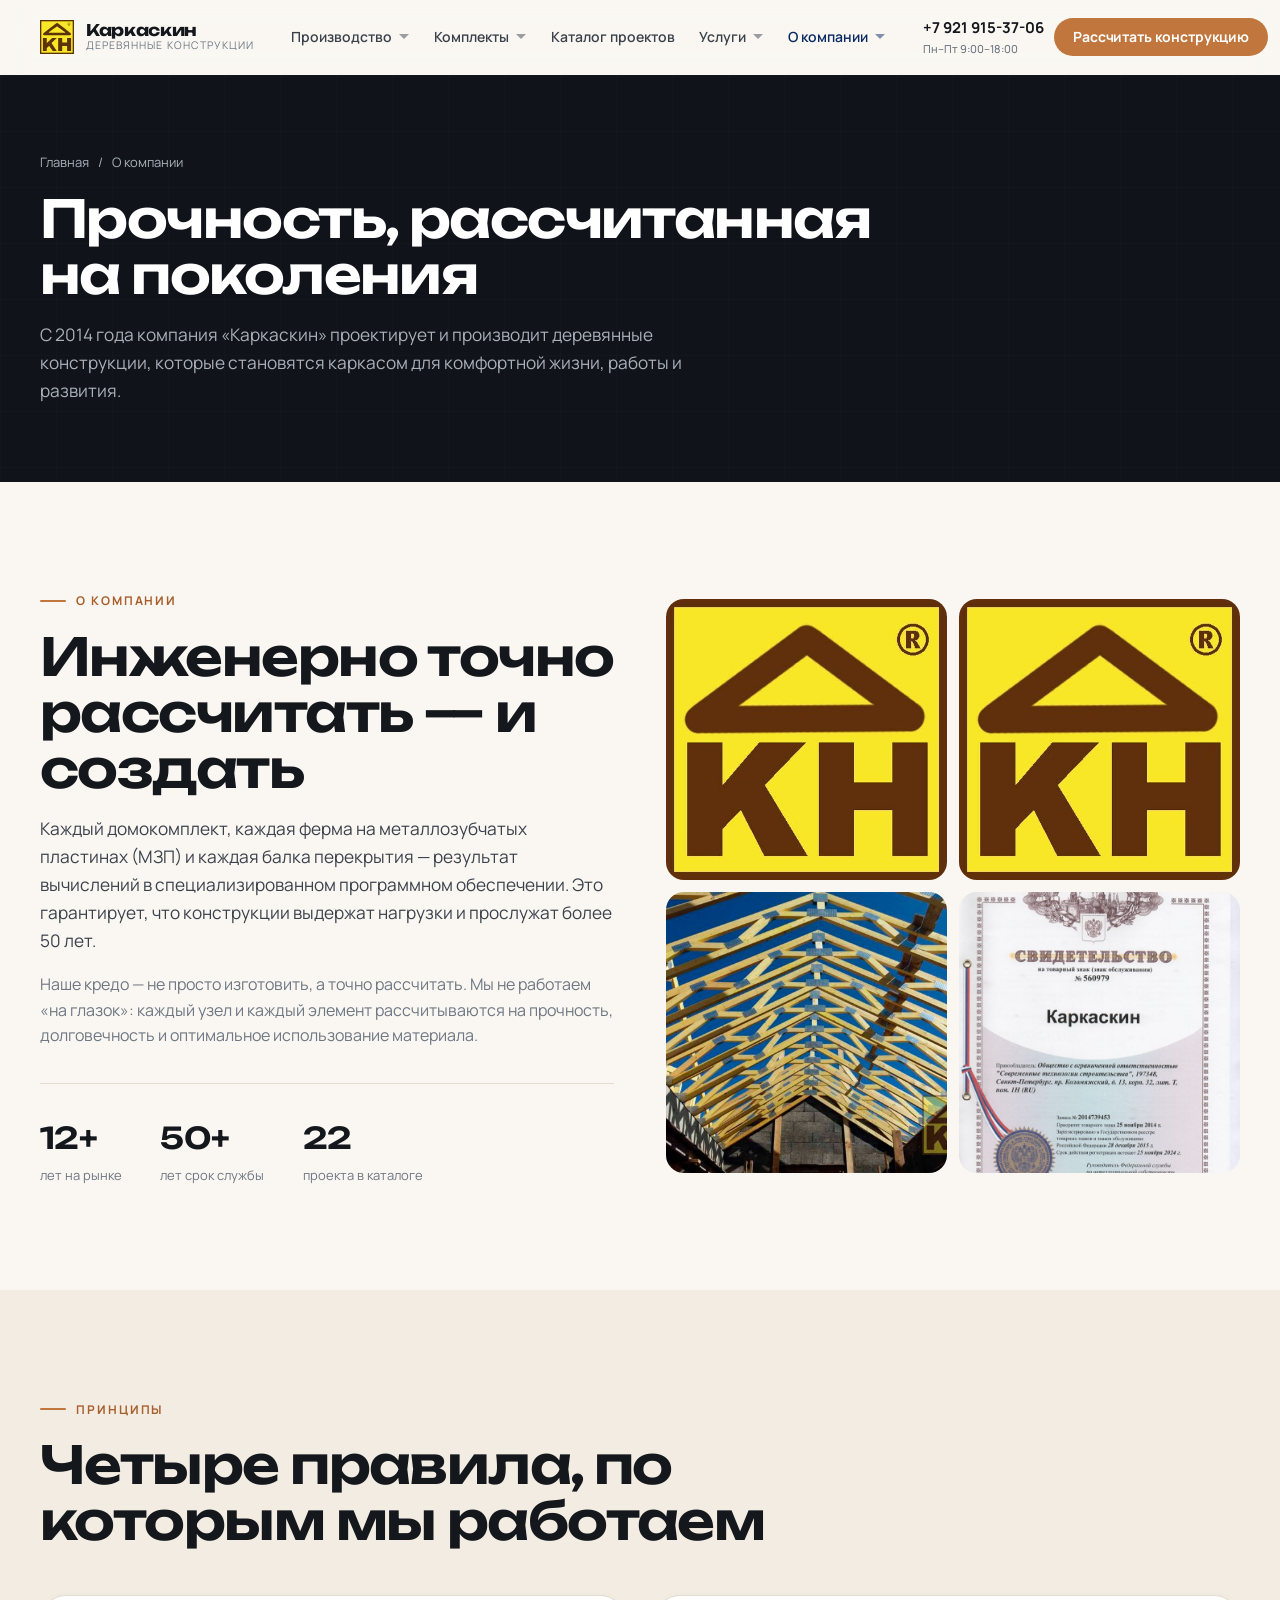
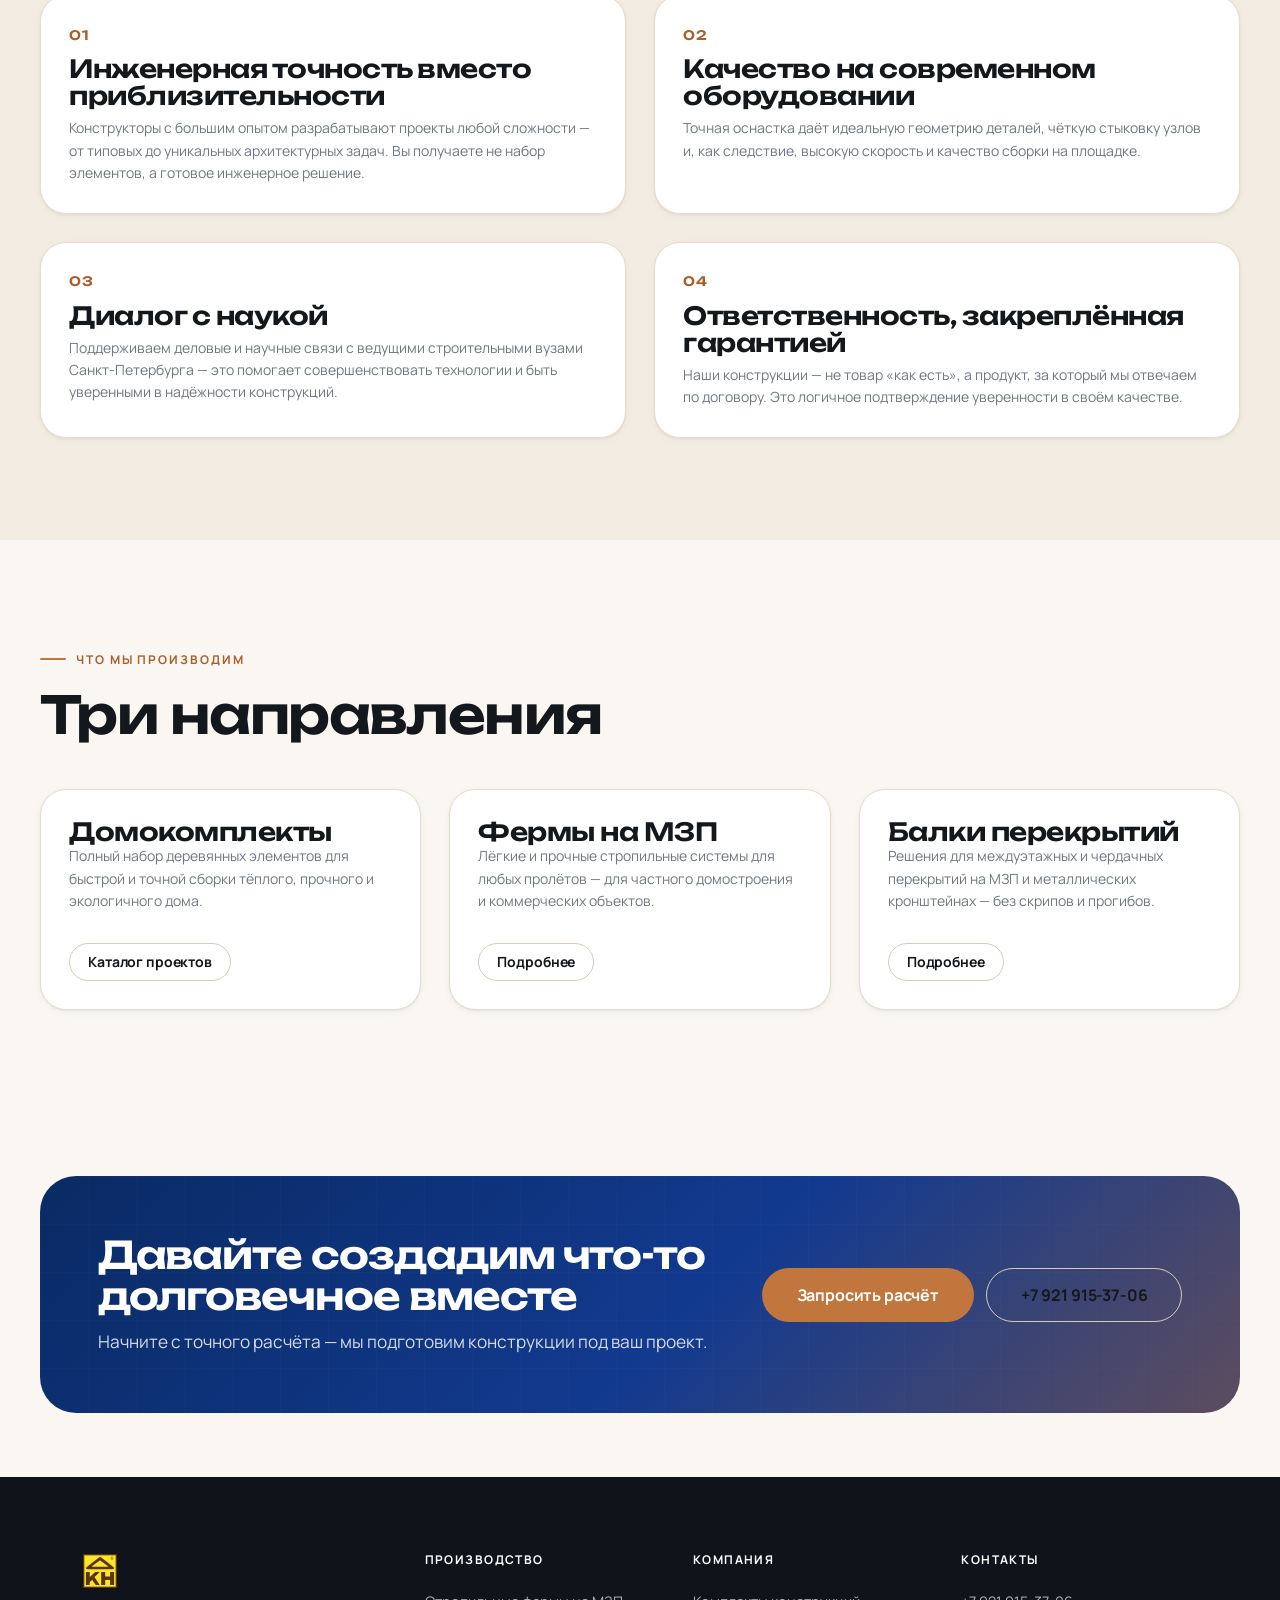
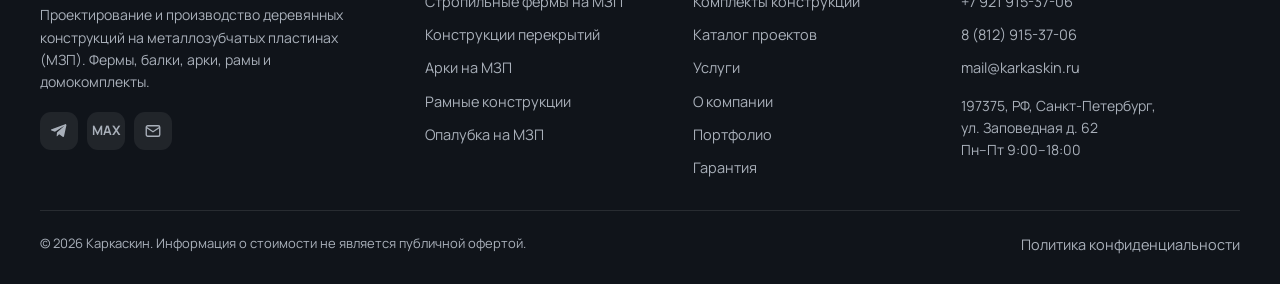
==== about/index.html @ a5e718c2 "Первая версия лендинга КАРКАСКИН" ====
<!DOCTYPE html>
<html lang="ru">
<head>
<meta charset="UTF-8">
<meta name="viewport" content="width=device-width, initial-scale=1">
<title>О компании — Каркаскин</title>
<meta name="description" content="ООО Каркаскин: с 2014 года проектируем и производим деревянные конструкции на МЗП в Санкт-Петербурге.">
<meta property="og:title" content="О компании — Каркаскин">
<meta property="og:description" content="ООО Каркаскин: с 2014 года проектируем и производим деревянные конструкции на МЗП в Санкт-Петербурге.">
<meta property="og:type" content="website">
<link rel="icon" href="/assets/img/brand/kn.svg">
<link rel="preconnect" href="https://fonts.googleapis.com">
<link rel="preconnect" href="https://fonts.gstatic.com" crossorigin>
<link href="https://fonts.googleapis.com/css2?family=Manrope:wght@400;500;600;700;800&family=Unbounded:wght@400;500;600;700&display=swap" rel="stylesheet">
<link rel="stylesheet" href="/assets/css/style.css">
<script type="importmap">
{ "imports": { "three": "/assets/vendor/three.module.js", "three/addons/": "/assets/vendor/" } }
</script>
</head>
<body>
<header class="header">
  <div class="container header__in">
    <a class="brand" href="/">
      <img class="brand__logo" src="/assets/img/brand/kn.svg" alt="Каркаскин" width="120" height="34">
      <span class="brand__txt">
        <span class="brand__name">Каркаскин</span>
        <span class="brand__sub">Деревянные конструкции</span>
      </span>
    </a>

    <nav class="nav">
      <div class="nav__item has-dd">
        <a class="nav__link" href="/production/">Производство <svg class="nav__caret" viewBox="0 0 12 8"><path fill="currentColor" d="M1 1l5 5 5-5"/></svg></a>
        <div class="dropdown">
          <a href="/production/">Обзор производства<span>Что и как мы изготавливаем</span></a>
          <a href="/production/#trusses">Стропильные фермы на МЗП<span>6 типов конструкций</span></a>
          <a href="/production/#floors">Конструкции перекрытий<span>Балки МДК, Posi-балки, стропила</span></a>
          <a href="/production/#arches">Арки на МЗП<span>Арочные конструкции</span></a>
          <a href="/production/#frames">Рамные конструкции<span>Рамы и полурамы</span></a>
          <a href="/production/#formwork">Опалубка на МЗП<span>Оснастка и формы</span></a>
        </div>
      </div>
      <div class="nav__item has-dd">
        <a class="nav__link" href="/kits/">Комплекты <svg class="nav__caret" viewBox="0 0 12 8"><path fill="currentColor" d="M1 1l5 5 5-5"/></svg></a>
        <div class="dropdown">
          <a href="/kits/">Все комплекты<span>Готовые решения под ключ</span></a>
          <a href="/kits/#gable">Двускатная крыша<span>Классическая двускатная конструкция</span></a>
          <a href="/kits/#gable-eaves">Двускатная с фронтонными свесами<span>С выносными свесами</span></a>
          <a href="/kits/#hip">Вальмовая крыша<span>Скаты с четырёх сторон</span></a>
          <a href="/kits/#mansard">Мансардная крыша<span>Треугольная мансарда</span></a>
          <a href="/kits/#barn">Барнхаус<span>Рамные конструкции</span></a>
          <a href="/kits/#halframes">Полурамы на МЗП<span>Для вальмовых и сложных крыш</span></a>
        </div>
      </div>
      <div class="nav__item"><a class="nav__link" href="/catalog/">Каталог проектов</a></div>
      <div class="nav__item has-dd">
        <a class="nav__link" href="/services/">Услуги <svg class="nav__caret" viewBox="0 0 12 8"><path fill="currentColor" d="M1 1l5 5 5-5"/></svg></a>
        <div class="dropdown">
          <a href="/services/">Обзор услуг<span>Проектирование и сопровождение</span></a>
          <a href="/services/#structures">Проектирование деревянных конструкций<span>Расчёт КМ, узлы, спецификации</span></a>
          <a href="/services/#houses">Проектирование домов<span>Эскиз, планы, конструктив</span></a>
        </div>
      </div>
      <div class="nav__item has-dd">
        <a class="nav__link" href="/about/">О компании <svg class="nav__caret" viewBox="0 0 12 8"><path fill="currentColor" d="M1 1l5 5 5-5"/></svg></a>
        <div class="dropdown">
          <a href="/about/">О компании<span>Кто мы и как работаем</span></a>
          <a href="/about/portfolio.html">Портфолио<span>Наши работы и объекты</span></a>
          <a href="/about/guarantee.html">Гарантия<span>Условия работы</span></a>
          <a href="/contacts/">Контакты<span>Схема проезда и заявка</span></a>
        </div>
      </div>
    </nav>

    <div class="header__actions">
      <a class="header__phone" href="tel:+79219153706">+7 921 915-37-06<span>Пн–Пт 9:00–18:00</span></a>
      <a class="btn btn--wood btn--sm" href="#constructor">Рассчитать конструкцию</a>
      <button class="burger" aria-label="Меню"><span></span></button>
    </div>
  </div>
</header>
<section class="pagehead">
  <div class="container">
    <div class="crumbs"><a href="/">Главная</a> / <span>О компании</span></div>
    <h1 class="h-1">Прочность, рассчитанная на поколения</h1>
    <p class="lead">С 2014 года компания «Каркаскин» проектирует и производит деревянные конструкции,
      которые становятся каркасом для комфортной жизни, работы и развития.</p>
  </div>
</section>

<section class="section">
  <div class="container">
    <div class="split">
      <div>
        <div class="eyebrow">О компании</div>
        <h2 class="h-1">Инженерно точно рассчитать — и создать</h2>
        <p class="lead" style="margin-top:18px">Каждый домокомплект, каждая ферма на металлозубчатых пластинах (МЗП)
          и каждая балка перекрытия — результат вычислений в специализированном программном обеспечении.
          Это гарантирует, что конструкции выдержат нагрузки и прослужат более 50 лет.</p>
        <p class="muted" style="margin-top:16px">Наше кредо — не просто изготовить, а точно рассчитать. Мы не работаем
          «на глазок»: каждый узел и каждый элемент рассчитываются на прочность, долговечность и оптимальное
          использование материала.</p>
        <div class="hero__stats" style="margin-top:34px;border-top-color:var(--line)">
          <div class="hero__stat"><b style="color:var(--ink)">12+</b><span style="color:var(--ink-3)">лет на рынке</span></div>
          <div class="hero__stat"><b style="color:var(--ink)">50+</b><span style="color:var(--ink-3)">лет срок службы</span></div>
          <div class="hero__stat"><b style="color:var(--ink)">22</b><span style="color:var(--ink-3)">проекта в каталоге</span></div>
        </div>
      </div>
      <div class="grid g-2" style="gap:12px">
        <div class="media" style="aspect-ratio:1/1"><img src="/assets/img/o-kompanii/o-kompanii-01.jpg" alt="Производство Каркаскин" loading="lazy"></div>
        <div class="media" style="aspect-ratio:1/1"><img src="/assets/img/nashi-raboty/nashi-raboty-01.jpg" alt="Наши работы" loading="lazy"></div>
        <div class="media" style="aspect-ratio:1/1"><img src="/assets/img/fermy/fermy-05.jpg" alt="Фермы на МЗП" loading="lazy"></div>
        <div class="media" style="aspect-ratio:1/1"><img src="/assets/img/brand/karkaskin.jpg" alt="Каркаскин" loading="lazy"></div>
      </div>
    </div>
  </div>
</section>

<section class="section section--paper2">
  <div class="container">
    <div class="sec-head"><div class="eyebrow">Принципы</div><h2 class="h-1">Четыре правила, по которым мы работаем</h2></div>
    <div class="grid g-2">
      <div class="card reveal"><div class="card__num">01</div><h3 class="h-3" style="margin:10px 0 8px">Инженерная точность вместо приблизительности</h3>
        <p class="small muted">Конструкторы с большим опытом разрабатывают проекты любой сложности — от типовых до уникальных архитектурных задач. Вы получаете не набор элементов, а готовое инженерное решение.</p></div>
      <div class="card reveal"><div class="card__num">02</div><h3 class="h-3" style="margin:10px 0 8px">Качество на современном оборудовании</h3>
        <p class="small muted">Точная оснастка даёт идеальную геометрию деталей, чёткую стыковку узлов и, как следствие, высокую скорость и качество сборки на площадке.</p></div>
      <div class="card reveal"><div class="card__num">03</div><h3 class="h-3" style="margin:10px 0 8px">Диалог с наукой</h3>
        <p class="small muted">Поддерживаем деловые и научные связи с ведущими строительными вузами Санкт-Петербурга — это помогает совершенствовать технологии и быть уверенными в надёжности конструкций.</p></div>
      <div class="card reveal"><div class="card__num">04</div><h3 class="h-3" style="margin:10px 0 8px">Ответственность, закреплённая гарантией</h3>
        <p class="small muted">Наши конструкции — не товар «как есть», а продукт, за который мы отвечаем по договору. Это логичное подтверждение уверенности в своём качестве.</p></div>
    </div>
  </div>
</section>

<section class="section">
  <div class="container">
    <div class="sec-head"><div class="eyebrow">Что мы производим</div><h2 class="h-1">Три направления</h2></div>
    <div class="grid g-3">
      <div class="card reveal"><h3 class="h-3">Домокомплекты</h3><p class="small muted">Полный набор деревянных элементов для быстрой и точной сборки тёплого, прочного и экологичного дома.</p>
        <a class="btn btn--ghost btn--sm" style="margin-top:16px" href="/catalog/">Каталог проектов</a></div>
      <div class="card reveal"><h3 class="h-3">Фермы на МЗП</h3><p class="small muted">Лёгкие и прочные стропильные системы для любых пролётов — для частного домостроения и коммерческих объектов.</p>
        <a class="btn btn--ghost btn--sm" style="margin-top:16px" href="/production/#trusses">Подробнее</a></div>
      <div class="card reveal"><h3 class="h-3">Балки перекрытий</h3><p class="small muted">Решения для междуэтажных и чердачных перекрытий на МЗП и металлических кронштейнах — без скрипов и прогибов.</p>
        <a class="btn btn--ghost btn--sm" style="margin-top:16px" href="/production/#floors">Подробнее</a></div>
    </div>
  </div>
</section>


<section class="section--tight">
  <div class="container">
    <div class="cta-band reveal">
      <div class="cta-band__in">
        <div>
          <h2 class="h-2">Давайте создадим что-то долговечное вместе</h2>
          <p class="lead" style="color:rgba(255,255,255,.82);margin-top:12px;max-width:640px">Начните с точного расчёта — мы подготовим конструкции под ваш проект.</p>
        </div>
        <div style="display:flex;gap:12px;flex-wrap:wrap">
          <a class="btn btn--wood btn--lg" href="/contacts/">Запросить расчёт</a>
          <a class="btn btn--ghost btn--lg" href="tel:+79219153706">+7 921 915-37-06</a>
        </div>
      </div>
    </div>
  </div>
</section>
<footer class="footer">
  <div class="container">
    <div class="footer__grid">
      <div>
        <img class="footer__logo" src="/assets/img/brand/kn.svg" alt="Каркаскин" width="120" height="34">
        <p class="footer__about">Проектирование и производство деревянных конструкций на металлозубчатых пластинах (МЗП). Фермы, балки, арки, рамы и домокомплекты.</p>
        <div class="social">
          <a href="http://t.me/Karkaskin_spb" target="_blank" rel="noopener" aria-label="Telegram"><svg viewBox="0 0 24 24" fill="currentColor"><path d="M21.9 4.3L18.7 19c-.2 1-.9 1.3-1.8.8l-4.7-3.5-2.3 2.2c-.3.3-.5.5-1 .5l.4-4.9 8.9-8c.4-.3-.1-.5-.6-.2L6.6 12.9 2 11.3c-1-.3-1-1 .2-1.5l18-6.9c.8-.3 1.5.2 1.7 1.4z"/></svg></a>
          <a href="https://max.ru/u/f9LHodD0cOK1lO4Oa-GV6ywvk-eWFjMYLdY9VHFgPA9asbi6qqAewZuiCBw" target="_blank" rel="noopener" aria-label="MAX"><b style="font-size:13px">MAX</b></a>
          <a href="mailto:mail@karkaskin.ru" aria-label="E-mail"><svg viewBox="0 0 24 24" fill="none" stroke="currentColor" stroke-width="1.8"><rect x="3" y="5" width="18" height="14" rx="2"/><path d="M3 7l9 6 9-6"/></svg></a>
        </div>
      </div>
      <div>
        <h5>Производство</h5>
        <a href="/production/#trusses">Стропильные фермы на МЗП</a>
        <a href="/production/#floors">Конструкции перекрытий</a>
        <a href="/production/#arches">Арки на МЗП</a>
        <a href="/production/#frames">Рамные конструкции</a>
        <a href="/production/#formwork">Опалубка на МЗП</a>
      </div>
      <div>
        <h5>Компания</h5>
        <a href="/kits/">Комплекты конструкций</a>
        <a href="/catalog/">Каталог проектов</a>
        <a href="/services/">Услуги</a>
        <a href="/about/">О компании</a>
        <a href="/about/portfolio.html">Портфолио</a>
        <a href="/about/guarantee.html">Гарантия</a>
      </div>
      <div>
        <h5>Контакты</h5>
        <a href="tel:+79219153706">+7 921 915-37-06</a>
        <a href="tel:+78129153706">8 (812) 915-37-06</a>
        <a href="mailto:mail@karkaskin.ru">mail@karkaskin.ru</a>
        <p class="footer__about" style="margin-top:10px">197375, РФ, Санкт-Петербург,<br>ул. Заповедная д. 62<br>Пн–Пт 9:00–18:00</p>
      </div>
    </div>
    <div class="footer__bot">
      <span>© <span data-year>2026</span> Каркаскин. Информация о стоимости не является публичной офертой.</span>
      <span><a href="/privacy/" style="display:inline">Политика конфиденциальности</a></span>
    </div>
  </div>
</footer>
<script type="module" src="/assets/js/app.js"></script>

</body>
</html>
---- assets/css/style.css ----
/* =========================================================
   КАРКАСКИН — дизайн-система v2
   Светлая «инженерная» база + тёмная 3D-сцена
   ========================================================= */

:root {
  /* поверхности */
  --paper:        #FAF7F2;
  --paper-2:      #F2ECE2;
  --paper-3:      #E9E1D5;
  --white:        #FFFFFF;

  /* текст */
  --ink:          #14171C;
  --ink-2:        #3B424C;
  --ink-3:        #6E7783;
  --on-dark:      #F3EFE8;
  --on-dark-2:    #A9B0BA;

  /* бренд */
  --navy:         #0A2A63;
  --navy-2:       #14439C;
  --navy-soft:    #E7EDF9;

  /* дерево / акцент */
  --wood:         #C0763C;
  --wood-2:       #A85F2C;
  --wood-soft:    #F6E9DC;

  /* тёмная сцена */
  --dark:         #10141A;
  --dark-2:       #181D25;
  --dark-3:       #232A34;

  /* линии */
  --line:         #E4DCCE;
  --line-2:       #D6CBB8;

  /* радиусы */
  --r-xs: 8px;
  --r-sm: 12px;
  --r-md: 18px;
  --r-lg: 26px;
  --r-xl: 36px;
  --r-full: 999px;

  /* тени */
  --sh-1: 0 1px 2px rgba(20,23,28,.05), 0 2px 8px rgba(20,23,28,.04);
  --sh-2: 0 2px 6px rgba(20,23,28,.06), 0 12px 28px rgba(20,23,28,.07);
  --sh-3: 0 8px 20px rgba(20,23,28,.10), 0 30px 60px rgba(20,23,28,.10);
  --sh-dark: 0 20px 60px rgba(0,0,0,.45);

  /* сетка */
  --container: 1280px;
  --gutter: clamp(18px, 4vw, 40px);
  --section-y: clamp(64px, 8vw, 128px);

  /* шрифты */
  --font-display: 'Unbounded', 'Manrope', system-ui, sans-serif;
  --font-body: 'Manrope', system-ui, -apple-system, 'Segoe UI', sans-serif;

  --ease: cubic-bezier(.22, .61, .36, 1);
}

/* ---------- reset ---------- */
*, *::before, *::after { box-sizing: border-box; }
html { -webkit-text-size-adjust: 100%; scroll-behavior: smooth; }
body {
  margin: 0;
  background: var(--paper);
  color: var(--ink);
  font-family: var(--font-body);
  font-size: 16px;
  line-height: 1.6;
  font-weight: 400;
  -webkit-font-smoothing: antialiased;
  overflow-x: hidden;
}
img { max-width: 100%; display: block; }
a { color: inherit; text-decoration: none; }
button, input, select, textarea { font: inherit; color: inherit; }
button { cursor: pointer; border: 0; background: none; }
h1, h2, h3, h4, h5 { margin: 0; font-family: var(--font-display); font-weight: 600; line-height: 1.08; letter-spacing: -.02em; }
p { margin: 0 0 1em; }
p:last-child { margin-bottom: 0; }
ul { margin: 0; padding: 0; list-style: none; }
::selection { background: var(--wood); color: #fff; }

/* ---------- типографика ---------- */
.h-hero { font-size: clamp(34px, 5.4vw, 68px); letter-spacing: -.035em; }
.h-1 { font-size: clamp(30px, 4.2vw, 52px); letter-spacing: -.03em; }
.h-2 { font-size: clamp(25px, 3.1vw, 38px); letter-spacing: -.028em; }
.h-3 { font-size: clamp(19px, 2vw, 25px); letter-spacing: -.02em; }
.h-4 { font-size: 17px; letter-spacing: -.01em; font-weight: 600; }
.lead { font-size: clamp(16px, 1.35vw, 19px); line-height: 1.62; color: var(--ink-2); }
.muted { color: var(--ink-3); }
.small { font-size: 14px; }
.mono { font-family: 'SFMono-Regular', Consolas, 'Liberation Mono', monospace; font-variant-numeric: tabular-nums; }

/* ---------- сетка ---------- */
.container { width: 100%; max-width: var(--container); margin-inline: auto; padding-inline: var(--gutter); }
.section { padding-block: var(--section-y); }
.section--tight { padding-block: clamp(40px, 5vw, 72px); }
.section--paper2 { background: var(--paper-2); }
.section--dark { background: var(--dark); color: var(--on-dark); }
.section--dark .lead, .section--dark .muted { color: var(--on-dark-2); }
.section--navy { background: var(--navy); color: #fff; }

.grid { display: grid; gap: clamp(16px, 2.2vw, 28px); }
.g-2 { grid-template-columns: repeat(2, 1fr); }
.g-3 { grid-template-columns: repeat(3, 1fr); }
.g-4 { grid-template-columns: repeat(4, 1fr); }
.split { display: grid; grid-template-columns: 1fr 1fr; gap: clamp(24px, 4vw, 64px); align-items: center; }
.split--wide-left { grid-template-columns: 1.15fr .85fr; }

.eyebrow {
  display: inline-flex; align-items: center; gap: 10px;
  font-size: 12px; font-weight: 700; letter-spacing: .16em; text-transform: uppercase;
  color: var(--wood-2); margin-bottom: 18px;
}
.eyebrow::before { content: ''; width: 26px; height: 2px; background: var(--wood); border-radius: 2px; }
.section--dark .eyebrow, .section--navy .eyebrow { color: #E8B27C; }
.section--dark .eyebrow::before, .section--navy .eyebrow::before { background: #E8B27C; }

.sec-head { max-width: 760px; margin-bottom: clamp(28px, 3.6vw, 52px); }
.sec-head.center { margin-inline: auto; text-align: center; }
.sec-head.center .eyebrow { justify-content: center; }
.sec-head p { margin-top: 18px; }

/* ---------- кнопки ---------- */
.btn {
  --bg: var(--wood); --fg: #fff; --bd: transparent;
  display: inline-flex; align-items: center; justify-content: center; gap: 10px;
  padding: 15px 26px; border-radius: var(--r-full);
  background: var(--bg); color: var(--fg); border: 1px solid var(--bd);
  font-size: 15px; font-weight: 700; letter-spacing: -.01em; line-height: 1;
  transition: transform .25s var(--ease), box-shadow .25s var(--ease), background .25s var(--ease), border-color .25s var(--ease);
  white-space: nowrap;
}
.btn:hover { transform: translateY(-2px); box-shadow: 0 10px 24px rgba(20,23,28,.16); }
.btn:active { transform: translateY(0); }
.btn--navy { --bg: var(--navy); }
.btn--dark { --bg: var(--dark); }
.btn--wood { --bg: var(--wood); }
.btn--ghost { --bg: transparent; --fg: var(--ink); --bd: var(--line-2); }
.btn--ghost:hover { --bd: var(--ink); }
.section--dark .btn--ghost, .section--navy .btn--ghost { --fg: var(--on-dark); --bd: rgba(255,255,255,.28); }
.section--dark .btn--ghost:hover, .section--navy .btn--ghost:hover { --bd: rgba(255,255,255,.7); }
.btn--lg { padding: 18px 34px; font-size: 16px; }
.btn--sm { padding: 11px 18px; font-size: 14px; }
.btn--block { width: 100%; }
.btn[disabled] { opacity: .45; pointer-events: none; }
.btn__ico { width: 18px; height: 18px; flex: none; }

/* ---------- бейджи / чипы ---------- */
.chip {
  display: inline-flex; align-items: center; gap: 8px;
  padding: 7px 14px; border-radius: var(--r-full);
  background: var(--paper-2); border: 1px solid var(--line);
  font-size: 13px; font-weight: 600; color: var(--ink-2);
}
.chip--wood { background: var(--wood-soft); border-color: transparent; color: var(--wood-2); }
.chip--navy { background: var(--navy-soft); border-color: transparent; color: var(--navy); }
.chip--dot::before { content: ''; width: 7px; height: 7px; border-radius: 50%; background: currentColor; }

/* ---------- карточки ---------- */
.card {
  background: var(--white); border: 1px solid var(--line); border-radius: var(--r-lg);
  padding: clamp(20px, 2.2vw, 30px); box-shadow: var(--sh-1);
  transition: transform .3s var(--ease), box-shadow .3s var(--ease), border-color .3s var(--ease);
}
.card--hover:hover { transform: translateY(-5px); box-shadow: var(--sh-2); border-color: var(--line-2); }
.card--flat { box-shadow: none; }
.card__ico {
  width: 52px; height: 52px; border-radius: 15px; display: grid; place-items: center;
  background: var(--wood-soft); color: var(--wood-2); margin-bottom: 18px;
}
.card__ico svg { width: 26px; height: 26px; }
.card__num { font-family: var(--font-display); font-size: 13px; font-weight: 600; color: var(--wood-2); letter-spacing: .08em; }

/* ---------- картинка-обложка ---------- */
.media {
  position: relative; overflow: hidden; border-radius: var(--r-md); background: var(--paper-3);
  aspect-ratio: 4 / 3;
}
.media img { width: 100%; height: 100%; object-fit: cover; transition: transform .7s var(--ease); }
.card--hover:hover .media img, .media--hover:hover img { transform: scale(1.045); }
.media__tag { position: absolute; top: 12px; left: 12px; z-index: 2; }

/* ---------- шапка ---------- */
.header {
  position: sticky; top: 0; z-index: 60;
  background: rgba(250,247,242,.88); backdrop-filter: blur(14px);
  border-bottom: 1px solid transparent; transition: border-color .3s, box-shadow .3s;
}
.header.is-stuck { border-bottom-color: var(--line); box-shadow: 0 6px 24px rgba(20,23,28,.05); }
.header__in { display: flex; align-items: center; gap: 26px; height: 74px; }
.brand { display: flex; align-items: center; gap: 12px; flex: none; }
.brand__logo { height: 34px; width: auto; }
.brand__txt { display: flex; flex-direction: column; line-height: 1.12; }
.brand__name { font-family: var(--font-display); font-weight: 700; font-size: 16px; letter-spacing: -.02em; }
.brand__sub { font-size: 10.5px; letter-spacing: .1em; text-transform: uppercase; color: var(--ink-3); }

.nav { display: flex; align-items: center; gap: 4px; margin-left: auto; }
.nav__item { position: relative; }
.nav__link {
  display: flex; align-items: center; gap: 6px; padding: 10px 14px; border-radius: var(--r-full);
  font-size: 14.5px; font-weight: 600; color: var(--ink-2); transition: color .2s, background .2s;
}
.nav__link:hover, .nav__item.is-open > .nav__link { color: var(--ink); background: var(--paper-2); }
.nav__link.is-active { color: var(--navy); }
.nav__caret { width: 12px; height: 12px; opacity: .5; transition: transform .25s var(--ease); }
.nav__item.is-open .nav__caret { transform: rotate(180deg); }

.dropdown {
  position: absolute; top: calc(100% + 10px); left: 0; min-width: 280px;
  background: var(--white); border: 1px solid var(--line); border-radius: var(--r-md);
  box-shadow: var(--sh-3); padding: 10px; opacity: 0; visibility: hidden; transform: translateY(-8px);
  transition: opacity .22s var(--ease), transform .22s var(--ease), visibility .22s;
}
.nav__item.is-open .dropdown { opacity: 1; visibility: visible; transform: translateY(0); }
.dropdown a {
  display: block; padding: 9px 14px; border-radius: var(--r-sm);
  font-size: 14.5px; font-weight: 600; color: var(--ink-2); transition: background .18s, color .18s;
}
.dropdown a:hover { background: var(--paper-2); color: var(--ink); }
.dropdown a span { display: block; font-size: 12.5px; font-weight: 400; color: var(--ink-3); margin-top: 2px; }

.header__actions { display: flex; align-items: center; gap: 10px; flex: none; }
.header__phone { font-weight: 700; font-size: 15px; white-space: nowrap; }
.header__phone span { display: block; font-size: 11px; font-weight: 500; color: var(--ink-3); }
.burger { display: none; width: 44px; height: 44px; border-radius: 12px; place-items: center; }
.burger span { display: block; width: 20px; height: 2px; background: var(--ink); border-radius: 2px; position: relative; transition: .25s var(--ease); }
.burger span::before, .burger span::after {
  content: ''; position: absolute; left: 0; width: 20px; height: 2px; background: var(--ink); border-radius: 2px; transition: .25s var(--ease);
}
.burger span::before { top: -6px; } .burger span::after { top: 6px; }
.burger.is-active span { background: transparent; }
.burger.is-active span::before { top: 0; transform: rotate(45deg); }
.burger.is-active span::after { top: 0; transform: rotate(-45deg); }

/* мобильное меню */
.mobile-menu {
  position: fixed; inset: 74px 0 0; z-index: 55; background: var(--paper);
  overflow-y: auto; padding: 26px var(--gutter) 60px;
  transform: translateY(-8px); opacity: 0; visibility: hidden; transition: .28s var(--ease);
}
.mobile-menu.is-open { transform: none; opacity: 1; visibility: visible; }
.mobile-menu a.m-link { display: block; padding: 13px 0; border-bottom: 1px solid var(--line); font-weight: 700; font-size: 17px; }
.mobile-menu .m-sub { padding-left: 16px; border-left: 2px solid var(--line); margin: 6px 0 10px; }
.mobile-menu .m-sub a { font-size: 15px; font-weight: 500; color: var(--ink-2); border-bottom: 0; padding: 8px 0; }

/* ---------- герой ---------- */
.hero {
  position: relative; background: var(--dark); color: var(--on-dark); overflow: hidden;
  padding-block: clamp(56px, 7vw, 104px) clamp(60px, 7vw, 110px);
}
.hero::before {
  content: ''; position: absolute; inset: 0;
  background:
    radial-gradient(900px 520px at 78% 12%, rgba(192,118,60,.24), transparent 62%),
    radial-gradient(700px 500px at 8% 88%, rgba(20,67,156,.34), transparent 60%);
  pointer-events: none;
}
.hero::after {
  content: ''; position: absolute; inset: 0; opacity: .35; pointer-events: none;
  background-image: linear-gradient(rgba(255,255,255,.045) 1px, transparent 1px), linear-gradient(90deg, rgba(255,255,255,.045) 1px, transparent 1px);
  background-size: 64px 64px;
  mask-image: radial-gradient(120% 90% at 50% 0%, #000 35%, transparent 78%);
}
.hero__in { position: relative; z-index: 2; display: grid; grid-template-columns: minmax(0, 1fr) minmax(0, 1.05fr); gap: clamp(28px, 4vw, 64px); align-items: center; }
.hero h1 { color: #fff; }
.hero .lead { color: var(--on-dark-2); }
.hero__badge { display: inline-flex; align-items: center; gap: 9px; padding: 8px 15px; border-radius: var(--r-full); background: rgba(255,255,255,.07); border: 1px solid rgba(255,255,255,.14); font-size: 12.5px; font-weight: 700; letter-spacing: .1em; text-transform: uppercase; color: #E8B27C; margin-bottom: 24px; }
.hero__badge::before { content: ''; width: 7px; height: 7px; border-radius: 50%; background: #5BD48A; box-shadow: 0 0 0 4px rgba(91,212,138,.18); }
.hero__cta { display: flex; flex-wrap: wrap; gap: 12px; margin-top: 34px; }
.hero__stats { display: grid; grid-template-columns: repeat(3, auto); gap: clamp(20px, 3vw, 44px); margin-top: 46px; padding-top: 30px; border-top: 1px solid rgba(255,255,255,.12); justify-content: start; }
.hero__stat b { display: block; font-family: var(--font-display); font-size: clamp(22px, 2.4vw, 30px); font-weight: 600; color: #fff; letter-spacing: -.02em; }
.hero__stat span { font-size: 13px; color: var(--on-dark-2); }

/* ---------- 3D-конструктор ---------- */

.field { margin-bottom: 16px; }
.field__label { display: block; font-size: 13px; font-weight: 600; color: var(--ink-2); margin-bottom: 7px; }
.field__label span { color: var(--ink-3); font-weight: 400; }
.input, .select, .textarea {
  width: 100%; padding: 13px 15px; border-radius: var(--r-sm);
  background: var(--white); border: 1px solid var(--line-2); color: var(--ink);
  font-size: 15px; transition: border-color .2s, box-shadow .2s; outline: none;
}
.input:focus, .select:focus, .textarea:focus { border-color: var(--navy-2); box-shadow: 0 0 0 3px rgba(20,67,156,.12); }
.textarea { min-height: 120px; resize: vertical; }
.select { appearance: none; background-image: url("data:image/svg+xml;charset=utf-8,%3Csvg xmlns='http://www.w3.org/2000/svg' width='12' height='8' viewBox='0 0 12 8'%3E%3Cpath fill='%236E7783' d='M1 1l5 5 5-5'/%3E%3C/svg%3E"); background-repeat: no-repeat; background-position: right 14px center; padding-right: 38px; }

/* слайдеры */

/* сегменты (этаж, крыша, порода) */

/* результат расчёта */

/* ---------- вкладки ---------- */
.tabs { display: flex; flex-wrap: wrap; gap: 8px; border-bottom: 1px solid var(--line); margin-bottom: clamp(24px, 3vw, 40px); }
.tabs button {
  padding: 13px 20px; font-size: 15px; font-weight: 700; color: var(--ink-3);
  border-bottom: 2px solid transparent; margin-bottom: -1px; transition: color .2s, border-color .2s; white-space: nowrap;
}
.tabs button:hover { color: var(--ink); }
.tabs button.is-active { color: var(--navy); border-bottom-color: var(--navy); }
.tab-panel { display: none; animation: fade .4s var(--ease); }
.tab-panel.is-active { display: block; }
@keyframes fade { from { opacity: 0; transform: translateY(8px); } to { opacity: 1; transform: none; } }

/* ---------- лента/сетка карточек ---------- */
.prod {
  display: block; background: var(--white); border: 1px solid var(--line); border-radius: var(--r-lg);
  overflow: hidden; box-shadow: var(--sh-1); transition: transform .3s var(--ease), box-shadow .3s var(--ease);
}
.prod:hover { transform: translateY(-6px); box-shadow: var(--sh-3); }
.prod__media { position: relative; aspect-ratio: 4/3; overflow: hidden; background: var(--paper-3); }
.prod__media img { width: 100%; height: 100%; object-fit: cover; transition: transform .7s var(--ease); }
.prod:hover .prod__media img { transform: scale(1.06); }
.prod__body { padding: 20px 22px 24px; }
.prod__name { font-size: 18px; font-weight: 600; font-family: var(--font-display); letter-spacing: -.02em; margin-bottom: 8px; }
.prod__meta { display: flex; flex-wrap: wrap; gap: 8px; }
.prod__foot { display: flex; align-items: center; justify-content: space-between; margin-top: 16px; padding-top: 14px; border-top: 1px solid var(--line); font-size: 13.5px; color: var(--ink-3); }
.prod__foot b { color: var(--ink); font-size: 15px; }

/* ---------- каталог ---------- */
.filters { display: flex; flex-wrap: wrap; gap: 8px; margin-bottom: 28px; }
.filters button {
  padding: 10px 18px; border-radius: var(--r-full); border: 1px solid var(--line-2); background: var(--white);
  font-size: 14px; font-weight: 600; color: var(--ink-2); transition: .2s;
}
.filters button:hover { border-color: var(--ink); }
.filters button.is-active { background: var(--navy); border-color: var(--navy); color: #fff; }

/* ---------- этапы ---------- */
.steps { counter-reset: s; display: grid; gap: 2px; background: var(--line); border: 1px solid var(--line); border-radius: var(--r-lg); overflow: hidden; }
.step { background: var(--white); padding: 26px 24px; position: relative; }
.step::before {
  counter-increment: s; content: '0' counter(s); display: block;
  font-family: var(--font-display); font-size: 13px; font-weight: 600; color: var(--wood-2); margin-bottom: 12px; letter-spacing: .06em;
}
.step h4 { margin-bottom: 8px; }

/* ---------- логотипы/партнёры ---------- */
.strip { display: flex; flex-wrap: wrap; gap: 12px; }
.strip span { padding: 10px 18px; border-radius: var(--r-full); background: var(--paper-2); border: 1px solid var(--line); font-size: 13px; font-weight: 600; color: var(--ink-2); }

/* ---------- CTA-полоса ---------- */
.cta-band {
  position: relative; overflow: hidden; border-radius: var(--r-xl);
  background: linear-gradient(135deg, var(--navy) 0%, #123a8f 55%, var(--wood-2) 145%);
  color: #fff; padding: clamp(34px, 4.5vw, 62px);
}
.cta-band::after { content: ''; position: absolute; inset: 0; opacity: .3; background-image: linear-gradient(rgba(255,255,255,.06) 1px, transparent 1px), linear-gradient(90deg, rgba(255,255,255,.06) 1px, transparent 1px); background-size: 48px 48px; }
.cta-band > * { position: relative; z-index: 2; }
.cta-band__in { display: flex; align-items: center; justify-content: space-between; gap: 28px; flex-wrap: wrap; }
.cta-band h2 { color: #fff; max-width: 620px; }

/* ---------- формы ---------- */
.form-grid { display: grid; grid-template-columns: 1fr 1fr; gap: 16px; }
.form-grid .full { grid-column: 1 / -1; }
.check { display: flex; gap: 11px; align-items: flex-start; font-size: 13.5px; color: var(--ink-2); cursor: pointer; }
.check input { width: 18px; height: 18px; margin-top: 2px; accent-color: var(--navy); flex: none; }
.form-note { font-size: 12.5px; color: var(--ink-3); }
.form-ok {
  display: none; align-items: flex-start; gap: 12px; padding: 16px 18px; border-radius: var(--r-sm);
  background: #EAF7EF; border: 1px solid #B6E2C6; color: #1B6B3A; font-size: 14.5px; font-weight: 600;
}
.form-ok.is-on { display: flex; }
.form-err { display: none; padding: 14px 16px; border-radius: var(--r-sm); background: #FDECEA; border: 1px solid #F3C3BC; color: #A32A1C; font-size: 14px; font-weight: 600; }
.form-err.is-on { display: block; }
.btn__spin { display: none; width: 15px; height: 15px; border: 2px solid rgba(255,255,255,.35); border-top-color: #fff; border-radius: 50%; animation: spin .7s linear infinite; }
.btn.is-loading .btn__spin { display: block; }
.btn.is-loading .btn__ico { display: none; }
@keyframes spin { to { transform: rotate(360deg); } }

/* ---------- таблица ---------- */
.table { width: 100%; border-collapse: collapse; font-size: 15px; }
.table th, .table td { padding: 14px 16px; text-align: left; border-bottom: 1px solid var(--line); }
.table th { font-size: 12px; letter-spacing: .1em; text-transform: uppercase; color: var(--ink-3); font-weight: 700; }
.table tr:last-child td { border-bottom: 0; }
.table tbody tr:hover { background: var(--paper-2); }

/* ---------- уведомление-тост ---------- */
.toast {
  position: fixed; right: 20px; bottom: 20px; z-index: 200; display: flex; align-items: center; gap: 12px;
  padding: 15px 20px; border-radius: var(--r-sm); background: var(--dark); color: #fff; box-shadow: var(--sh-3);
  font-size: 14.5px; font-weight: 600; transform: translateY(120%); opacity: 0; transition: .35s var(--ease);
  max-width: 380px;
}
.toast.is-on { transform: none; opacity: 1; }

/* ---------- футер ---------- */
.footer { background: var(--dark); color: var(--on-dark); padding-block: clamp(48px, 6vw, 84px) 28px; }
.footer__grid { display: grid; grid-template-columns: 1.5fr 1fr 1fr 1.2fr; gap: 36px; }
.footer h5 { font-size: 12px; letter-spacing: .12em; text-transform: uppercase; color: #fff; margin-bottom: 18px; font-family: var(--font-body); font-weight: 700; }
.footer a { display: block; padding: 5px 0; color: var(--on-dark-2); font-size: 14.5px; transition: color .2s; }
.footer a:hover { color: #fff; }
.footer__logo { height: 34px; margin-bottom: 16px; }
.footer__about { font-size: 14px; color: var(--on-dark-2); max-width: 320px; }
.footer__bot { margin-top: 26px; padding-top: 22px; border-top: 1px solid rgba(255,255,255,.1); display: flex; justify-content: space-between; gap: 16px; flex-wrap: wrap; font-size: 13px; color: var(--on-dark-2); }
.social { display: flex; gap: 9px; margin-top: 18px; }
.social a { width: 38px; height: 38px; border-radius: 11px; background: rgba(255,255,255,.07); display: grid; place-items: center; padding: 0; transition: background .2s; }
.social a:hover { background: var(--wood); }
.social svg { width: 18px; height: 18px; }

/* ---------- хлебные крошки / заголовок страницы ---------- */
.pagehead { position: relative; background: var(--dark); color: #fff; padding-block: clamp(46px, 6vw, 86px); overflow: hidden; }
.pagehead::after { content: ''; position: absolute; inset: 0; opacity: .3; background-image: linear-gradient(rgba(255,255,255,.05) 1px, transparent 1px), linear-gradient(90deg, rgba(255,255,255,.05) 1px, transparent 1px); background-size: 56px 56px; }
.pagehead > * { position: relative; z-index: 2; }
.pagehead h1 { color: #fff; max-width: 860px; }
.pagehead .lead { color: var(--on-dark-2); margin-top: 18px; max-width: 720px; }
.crumbs { display: flex; gap: 9px; align-items: center; font-size: 13px; color: var(--on-dark-2); margin-bottom: 18px; flex-wrap: wrap; }
.crumbs a:hover { color: #fff; }

/* ---------- появление ---------- */
.reveal { opacity: 0; transform: translateY(22px); transition: opacity .7s var(--ease), transform .7s var(--ease); }
.reveal.is-in { opacity: 1; transform: none; }
@media (prefers-reduced-motion: reduce) { .reveal { opacity: 1; transform: none; transition: none; } }

/* ---------- адаптив ---------- */
@media (max-width: 1180px) {
  .footer__grid { grid-template-columns: 1fr 1fr; gap: 30px; }
}
@media (max-width: 1024px) {
  .nav { display: none; }
  .burger { display: grid; }
  .header__phone { display: none; }
  .hero__in { grid-template-columns: 1fr; }
  .split, .split--wide-left { grid-template-columns: 1fr; }
  .g-3, .g-4 { grid-template-columns: repeat(2, 1fr); }
}
@media (max-width: 640px) {
  .g-2, .g-3, .g-4 { grid-template-columns: 1fr; }
  .form-grid { grid-template-columns: 1fr; }
  .hero__stats { grid-template-columns: 1fr 1fr; }
  .brand__txt { display: none; }
  .header__in { height: 66px; }
  .mobile-menu { inset: 66px 0 0; }
  .btn { width: 100%; }
  .hero__cta .btn { width: auto; flex: 1 1 auto; }
  .footer__grid { grid-template-columns: 1fr; }
}

/* --- доработка: пресеты проектов и CTA в конструкторе --- */
.btn--primary { background: var(--wood); color: #fff; width: 100%; }
.btn--primary:hover { filter: brightness(1.08); }

/* ===== k3d: шапка в одну строку ===== */
.nav__link { white-space: nowrap; padding: 10px 11px; font-size: 14px; }
.nav { gap: 2px; }
/* выпадающие меню выравниваем по правому краю пункта: иначе невидимый список
   у крайних пунктов вылезает за правый край и растягивает страницу */
.nav .dropdown { left: auto; right: 0; }
/* длинные слова в заголовках не должны вылезать за ширину экрана на мобильном */
.h-hero, .h-1, .h-2, .h-3 { overflow-wrap: break-word; }
@media (max-width: 1264px) {
  /* в узкой шапке телефон убираем: иначе меню с nowrap выталкивает страницу по ширине */
  .header__phone { display: none; }
  .header__in { gap: 14px; }
  .nav__link { padding: 10px 9px; }
}
@media (max-width: 1100px) {
  /* кнопка дублирует призыв в первом экране — на узких ширинах освобождаем место меню */
  .header__actions .btn { display: none; }
}
/* ===== /k3d ===== */

/* ===== 3D-КОНСТРУКТОР (собрано scripts/build_sites.py из scripts/_cfg.css) ===== */
/* =========================================================
   3D-КОНСТРУКТОР — стили (единый источник для всех сайтов)
   Устанавливается в style.css karkaskin и во бандл k3d.js.
   Токены: --cfg-accent (цвет сайта), --on-dark-2, --dark-2, --dark-3,
   --font-display, --font-body — берутся из темы сайта, вне темы — запасные значения.
   ========================================================= */
.cfg {
  --ac: var(--cfg-accent, var(--wood, #C0763C));
  --dim: var(--on-dark-2, #A9B0BA);
  --panel: var(--dark-2, #141A21);
  --panel-3: var(--dark-3, #1C242D);
  --scene: #0D1116;
  --line: rgba(255,255,255,.11);
  --fd: var(--font-display, inherit);
  display: grid;
  grid-template-columns: 340px minmax(0, 1fr);
  border-radius: 18px;
  background: var(--panel);
  border: 1px solid var(--line);
  box-shadow: 0 24px 48px rgba(0,0,0,.35);
  color: var(--on-dark, #F3EFE8);
}
.cfg--solo { display: block; }

/* ---------- панель параметров: без внутренней прокрутки, тянется за контентом ---------- */
.cfg__panel {
  padding: 24px 22px 22px;
  background: var(--panel);
  border-right: 1px solid var(--line);
  border-radius: 18px 0 0 18px;
}
.cfg__title { font-family: var(--fd); font-size: 17px; font-weight: 600; color: #fff; margin-bottom: 5px; }
.cfg__hint { font-size: 12.5px; line-height: 1.45; color: var(--dim); margin-bottom: 20px; }
.cfg__group { margin: 0 0 20px; }
.cfg__label {
  display: flex; justify-content: space-between; align-items: baseline; gap: 10px;
  font-size: 11.5px; font-weight: 700; letter-spacing: .08em; text-transform: uppercase;
  color: #C9D0D9; margin-bottom: 8px;
}
.cfg__label[for] { cursor: pointer; }
.cfg__val { font-family: var(--fd); font-size: 14px; font-weight: 700; color: #F0BE86; letter-spacing: 0; text-transform: none; white-space: nowrap; }
.cfg .field { margin-bottom: 10px; }
.cfg .field:last-child { margin-bottom: 0; }

/* пресеты */
.cfg__presets { display: flex; flex-wrap: wrap; gap: 6px; }
.cfg__presets button {
  padding: 7px 12px; border-radius: 999px; border: 1px solid rgba(255,255,255,.18);
  background: var(--panel-3); color: #D5DBE2; font-family: inherit; font-size: 12px; font-weight: 600;
  line-height: 1.3; cursor: pointer; transition: border-color .15s, color .15s, background .15s;
}
.cfg__presets button:hover { border-color: var(--ac); color: #fff; background: rgba(192,118,60,.16); }
.cfg__presets button:active { transform: translateY(1px); }

/* слайдер: заполненная часть трека + метки диапазона */
.cfg .range {
  -webkit-appearance: none; appearance: none; display: block; width: 100%; height: 22px;
  background: transparent; outline: none; margin: 0; cursor: pointer;
}
.cfg .range::-webkit-slider-runnable-track {
  height: 6px; border-radius: 6px;
  background: linear-gradient(to right, var(--ac) 0 var(--fill, 50%), rgba(255,255,255,.16) var(--fill, 50%) 100%);
}
.cfg .range::-moz-range-track { height: 6px; border-radius: 6px; background: rgba(255,255,255,.16); }
.cfg .range::-moz-range-progress { height: 6px; border-radius: 6px; background: var(--ac); }
.cfg .range::-webkit-slider-thumb {
  -webkit-appearance: none; width: 18px; height: 18px; margin-top: -6px; border-radius: 50%;
  background: #fff; border: 4px solid var(--ac); box-shadow: 0 2px 6px rgba(0,0,0,.45); cursor: pointer;
}
.cfg .range::-moz-range-thumb {
  width: 10px; height: 10px; border-radius: 50%; background: #fff; border: 4px solid var(--ac);
  box-shadow: 0 2px 6px rgba(0,0,0,.45); cursor: pointer;
}
.cfg .range:focus-visible::-webkit-slider-thumb { box-shadow: 0 0 0 4px rgba(192,118,60,.35); }
.cfg__range { display: flex; justify-content: space-between; font-size: 11px; color: var(--dim); margin-top: -2px; font-variant-numeric: tabular-nums; }

/* переключатели-сегменты */
.cfg .seg { display: flex; gap: 6px; background: var(--panel-3); padding: 5px; border-radius: 12px; }
.cfg .seg button {
  flex: 1 1 0; min-width: 0; padding: 9px 10px; border: 0; border-radius: 9px;
  font-family: inherit; font-size: 13px; font-weight: 600; line-height: 1.25; text-align: center;
  color: #C9D0D9; transition: background .18s, color .18s; white-space: nowrap; cursor: pointer;
}
.cfg .seg button:hover { color: #fff; background: rgba(255,255,255,.06); }
.cfg .seg button.is-active { background: var(--ac); color: #fff; }
/* пилюли этажности и породы: светлая подложка + тёмный текст (по замечанию заказчика),
   у сетки крыш (seg--grid) оформление остаётся прежним */
.cfg .seg:not(.seg--grid) button { background: #EFE9DE; color: #1C2430; }
.cfg .seg:not(.seg--grid) button:hover { background: #E4DCCB; color: #1C2430; }
.cfg .seg:not(.seg--grid) button.is-active { background: var(--ac); color: #1C2430; }
.cfg .seg--grid { display: grid; grid-template-columns: 1fr 1fr; gap: 6px; }
.cfg .seg--grid button { text-align: left; padding: 9px 12px; white-space: normal; display: flex; flex-direction: column; justify-content: center; min-height: 54px; }
.cfg .seg--grid button b { font-size: 13px; font-weight: 600; }
.cfg .seg--grid button small { display: block; font-size: 11px; font-weight: 400; line-height: 1.3; color: #B3BBC5; margin-top: 2px; }
.cfg .seg--grid button.is-active small { color: rgba(255,255,255,.86); }
.cfg .seg--grid button:last-child:nth-child(odd) { grid-column: 1 / -1; }   /* нечётный последний — на всю ширину */
.cfg .seg--even button { text-align: center; min-height: 40px; }

/* раскрывающийся блок «Дополнительные параметры» */
.cfg__more { margin-bottom: 18px; }
.cfg__more summary {
  display: flex; align-items: center; justify-content: space-between; gap: 10px;
  list-style: none; cursor: pointer; padding: 10px 12px; margin: 0 -12px; border-radius: 10px;
  font-size: 11.5px; font-weight: 700; letter-spacing: .08em; text-transform: uppercase;
  color: #D5DBE2; transition: background .15s, color .15s; user-select: none;
}
.cfg__more summary::-webkit-details-marker { display: none; }
.cfg__more summary::after {
  content: ''; width: 8px; height: 8px; flex: none; margin-right: 3px;
  border-right: 2px solid var(--ac); border-bottom: 2px solid var(--ac);
  transform: rotate(45deg) translateY(-2px); transition: transform .2s;
}
.cfg__more[open] summary::after { transform: rotate(225deg) translateY(-2px); }
.cfg__more summary:hover { background: rgba(255,255,255,.06); color: #fff; }
.cfg__more summary:focus-visible { outline: 2px solid var(--ac); outline-offset: 2px; }
.cfg__more-body { padding-top: 12px; display: grid; gap: 10px; }
.cfg__more-body .field { margin-bottom: 0; }
.cfg select.select {
  width: 100%; padding: 11px 36px 11px 12px; border-radius: 10px; border: 1px solid rgba(255,255,255,.16);
  background-color: var(--panel-3); color: #fff; font-family: inherit; font-size: 14px; outline: none; cursor: pointer;
  appearance: none; -webkit-appearance: none;
  background-image: url("data:image/svg+xml;charset=utf-8,%3Csvg xmlns='http://www.w3.org/2000/svg' width='12' height='8' viewBox='0 0 12 8'%3E%3Cpath fill='none' stroke='%23C9D0D9' stroke-width='1.8' stroke-linecap='round' d='M1.5 1.5l4.5 4.5 4.5-4.5'/%3E%3C/svg%3E");
  background-repeat: no-repeat; background-position: right 13px center;
}
.cfg select.select:focus { border-color: var(--ac); box-shadow: 0 0 0 3px rgba(192,118,60,.22); }
.cfg select.select option { background: var(--panel-3); color: #fff; }

/* кнопки панели */
.cfg__actions { display: grid; gap: 10px; margin-top: 4px; }
.cfg .btn {
  display: inline-flex; align-items: center; justify-content: center; gap: 8px;
  padding: 14px 18px; border-radius: 12px; border: 1.5px solid transparent;
  font-family: inherit; font-size: 14px; font-weight: 700; line-height: 1.2; cursor: pointer;
  transition: filter .15s, border-color .15s, color .15s, background .15s; user-select: none;
}
.cfg .btn--primary { width: 100%; background: var(--ac); color: #fff; }
.cfg .btn--primary:hover { filter: brightness(1.08); }
.cfg .btn--ghost { background: transparent; border-color: rgba(255,255,255,.24); color: #D5DBE2; }
.cfg .btn--ghost:hover { border-color: #fff; color: #fff; background: rgba(255,255,255,.05); }
.cfg .btn--sm { padding: 11px 18px; font-size: 13.5px; }

/* ---------- сцена ---------- */
/* вариант «только модель» (в первом экране): сцена на всю ширину блока */
.cfg--solo .cfg__stage { position: relative; top: 0; height: clamp(380px, 56vh, 660px); border-radius: 18px; --cfg-bottom-k: 0.06; }
/* в первом экране кнопки уходят наверх направо и не закрывают модель */
.cfg--solo .cfg__tools { top: 14px; bottom: auto; }
.cfg--solo .cfg__tools .cfg__tool span { display: inline; }
.cfg--solo .cfg__tools .cfg__tool { width: auto; padding: 0 13px 0 11px; justify-content: flex-start; }
.cfg__stage {
  position: sticky; top: 16px; align-self: start;
  height: min(760px, calc(100vh - 40px)); min-height: 460px;
  border-radius: 0 18px 18px 0; overflow: hidden;
  background: radial-gradient(120% 100% at 50% 0%, #1D242D 0%, var(--scene) 70%);
}
.cfg__canvas { position: absolute; inset: 0; width: 100%; height: 100%; display: block; touch-action: none; }
.cfg__badge {
  position: absolute; top: 16px; left: 16px; display: inline-flex; align-items: center; gap: 8px;
  padding: 8px 14px; border-radius: 999px; background: rgba(10,14,19,.78); backdrop-filter: blur(8px);
  border: 1px solid rgba(255,255,255,.16); font-size: 12px; font-weight: 700; color: #fff; z-index: 3; pointer-events: none;
}
.cfg__badge i { width: 7px; height: 7px; border-radius: 50%; background: #5BD48A; box-shadow: 0 0 0 3px rgba(91,212,138,.22); }
.cfg__tools { position: absolute; right: 14px; bottom: 14px; display: flex; flex-direction: column; align-items: flex-end; gap: 8px; z-index: 3; }
.cfg__tools-row { display: flex; gap: 8px; }
.cfg__tool {
  display: inline-flex; align-items: center; gap: 7px; padding: 0 13px 0 11px; height: 40px;
  border-radius: 12px; background: rgba(10,14,19,.78); backdrop-filter: blur(8px);
  border: 1px solid rgba(255,255,255,.14); color: #E6EBF1; font-family: inherit; font-size: 12.5px; font-weight: 600;
  cursor: pointer; transition: background .18s, border-color .18s, color .18s; user-select: none;
}
.cfg__tool svg { width: 18px; height: 18px; flex: none; }
.cfg__tool span { white-space: nowrap; }
.cfg__tool:hover { background: rgba(192,118,60,.9); border-color: transparent; color: #fff; }
.cfg__tool.is-on { background: var(--ac); border-color: transparent; color: #fff; }
.cfg__tool:focus-visible { outline: 2px solid #fff; outline-offset: 2px; }
.cfg__hintbar {
  position: absolute; left: 16px; bottom: 22px; font-size: 12px; color: #C9D0D9;
  background: rgba(10,14,19,.62); padding: 7px 13px; border-radius: 999px; backdrop-filter: blur(8px);
  border: 1px solid rgba(255,255,255,.1); z-index: 2; pointer-events: none;
}
.cfg__loading {
  position: absolute; inset: 0; display: grid; place-items: center; padding: 20px; text-align: center;
  background: var(--scene); z-index: 4; color: #C9D0D9; font-size: 14px; transition: opacity .45s;
}
.cfg__loading.is-hidden { opacity: 0; pointer-events: none; }

/* ---------- результат расчёта (может стоять вне .cfg) ---------- */
.cfg__out {
  --ac: var(--cfg-accent, var(--wood, #C0763C)); --dim: var(--on-dark-2, #A9B0BA);
  border: 1px solid rgba(255,255,255,.09); background: var(--dark, #10141A); color: #fff;
  padding: 20px 24px 22px; display: grid; grid-template-columns: repeat(auto-fit, minmax(140px, 1fr)); gap: 16px 22px;
}
.cfg__out h4 {
  grid-column: 1 / -1; font-family: var(--fd, inherit); font-size: 12px; letter-spacing: .12em; text-transform: uppercase;
  color: #F0BE86; font-weight: 700; margin: 0 0 2px;
}
.cfg__out .spec { display: flex; flex-direction: column; gap: 3px; }
.cfg__out .spec b { font-family: var(--font-display, inherit); font-size: 20px; font-weight: 600; color: #fff; letter-spacing: -.01em; }
.cfg__out .spec span { font-size: 12px; color: var(--dim); }

/* ---------- адаптив ---------- */
@media (max-width: 1360px) {
  .cfg__tool span { display: none; }
  .cfg__tool { width: 40px; padding: 0; justify-content: center; }
}
@media (max-width: 1100px) { .cfg { grid-template-columns: 310px minmax(0, 1fr); } }
@media (max-width: 900px) {
  .cfg { grid-template-columns: minmax(0, 1fr); }
  .cfg__stage { order: -1; position: relative; top: 0; height: clamp(340px, 58vh, 560px); min-height: 0; border-radius: 18px 18px 0 0; }
  .cfg__panel { border-right: 0; border-top: 1px solid var(--line); border-radius: 0 0 18px 18px; }
}
@media (max-width: 560px) {
  .cfg__stage { height: 62vh; min-height: 320px; }
  .cfg__panel { padding: 18px 16px; }
  .cfg__hintbar { display: none; }
  .cfg__badge { top: 12px; left: 12px; font-size: 11.5px; }
  .cfg__tools { right: 10px; bottom: 10px; }
  .cfg__tool { height: 38px; }
  .cfg__out { padding: 16px; grid-template-columns: repeat(2, minmax(0, 1fr)); gap: 14px 12px; }
  .cfg__out .spec b { font-size: 17px; }
  .cfg--solo .cfg__stage { height: clamp(320px, 56vh, 460px); --cfg-bottom-k: 0.3; }
  .cfg--solo .cfg__tools { top: auto; bottom: 10px; }
}
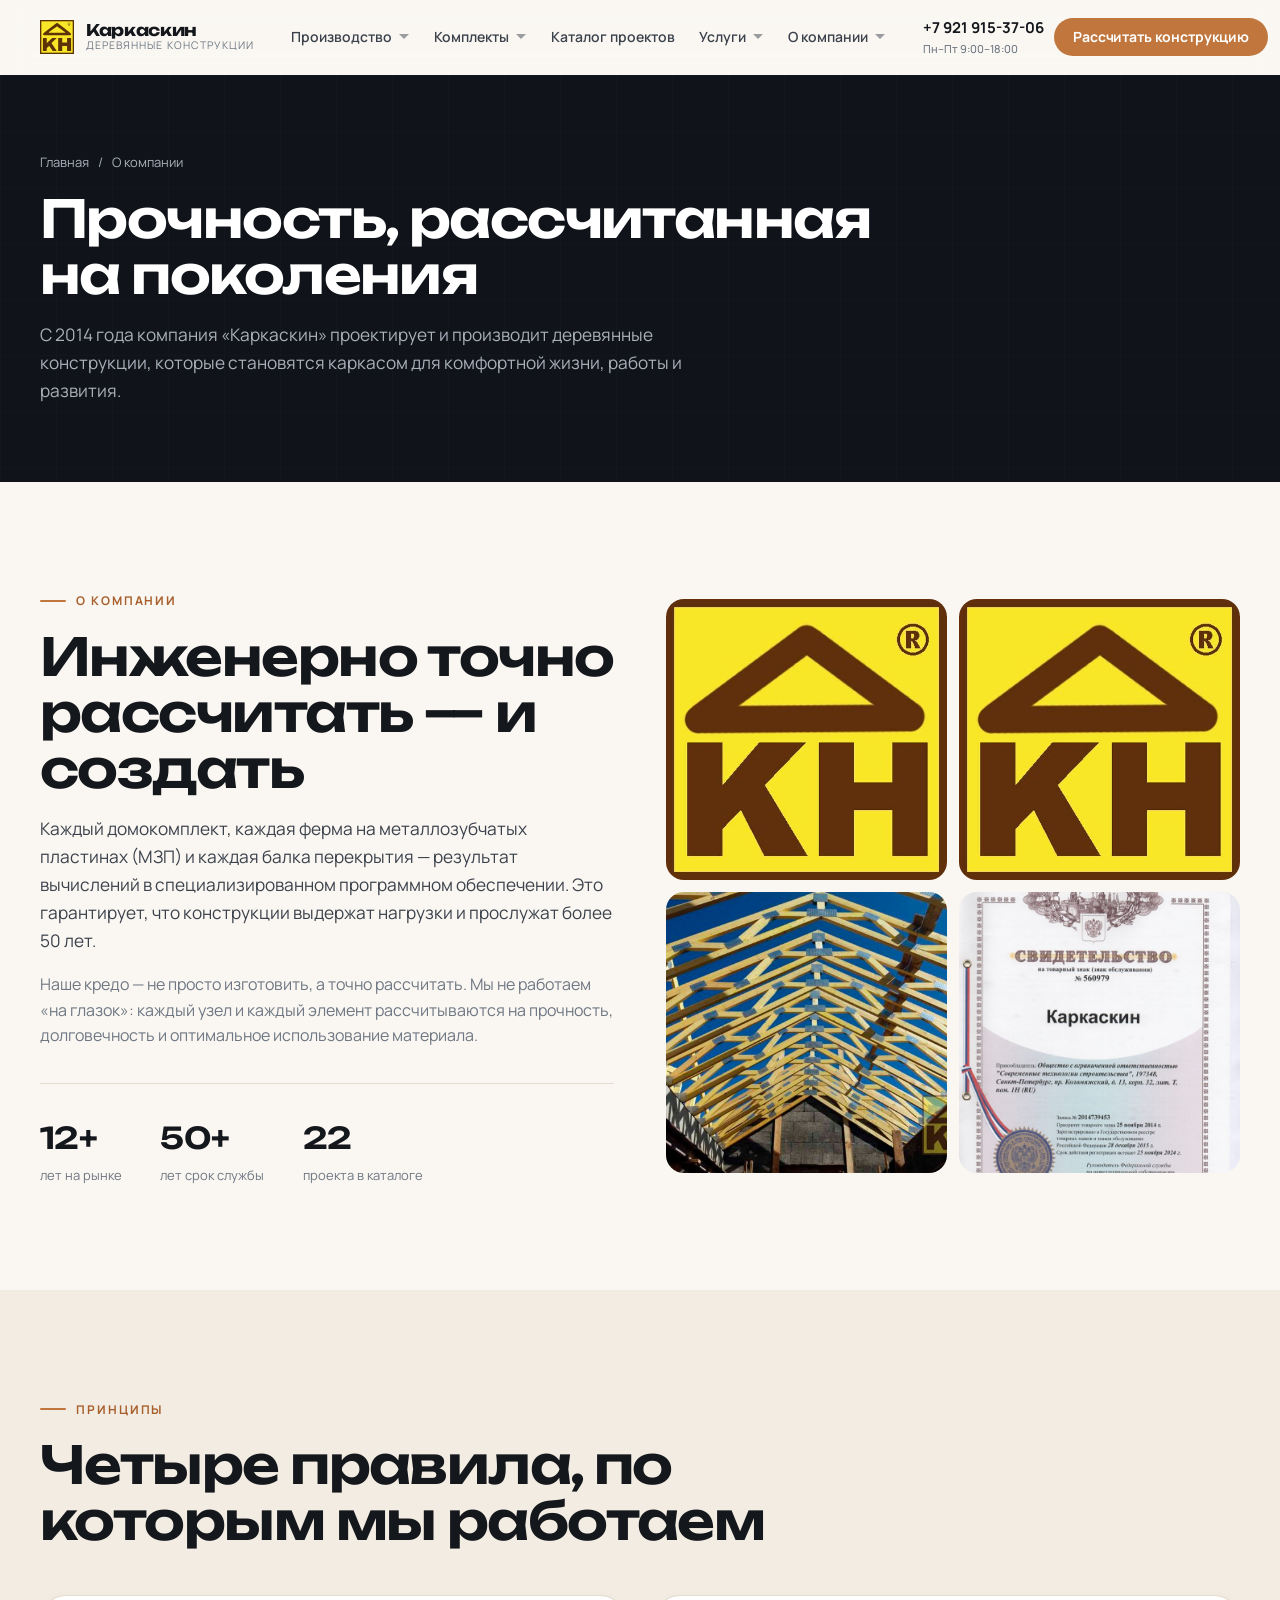
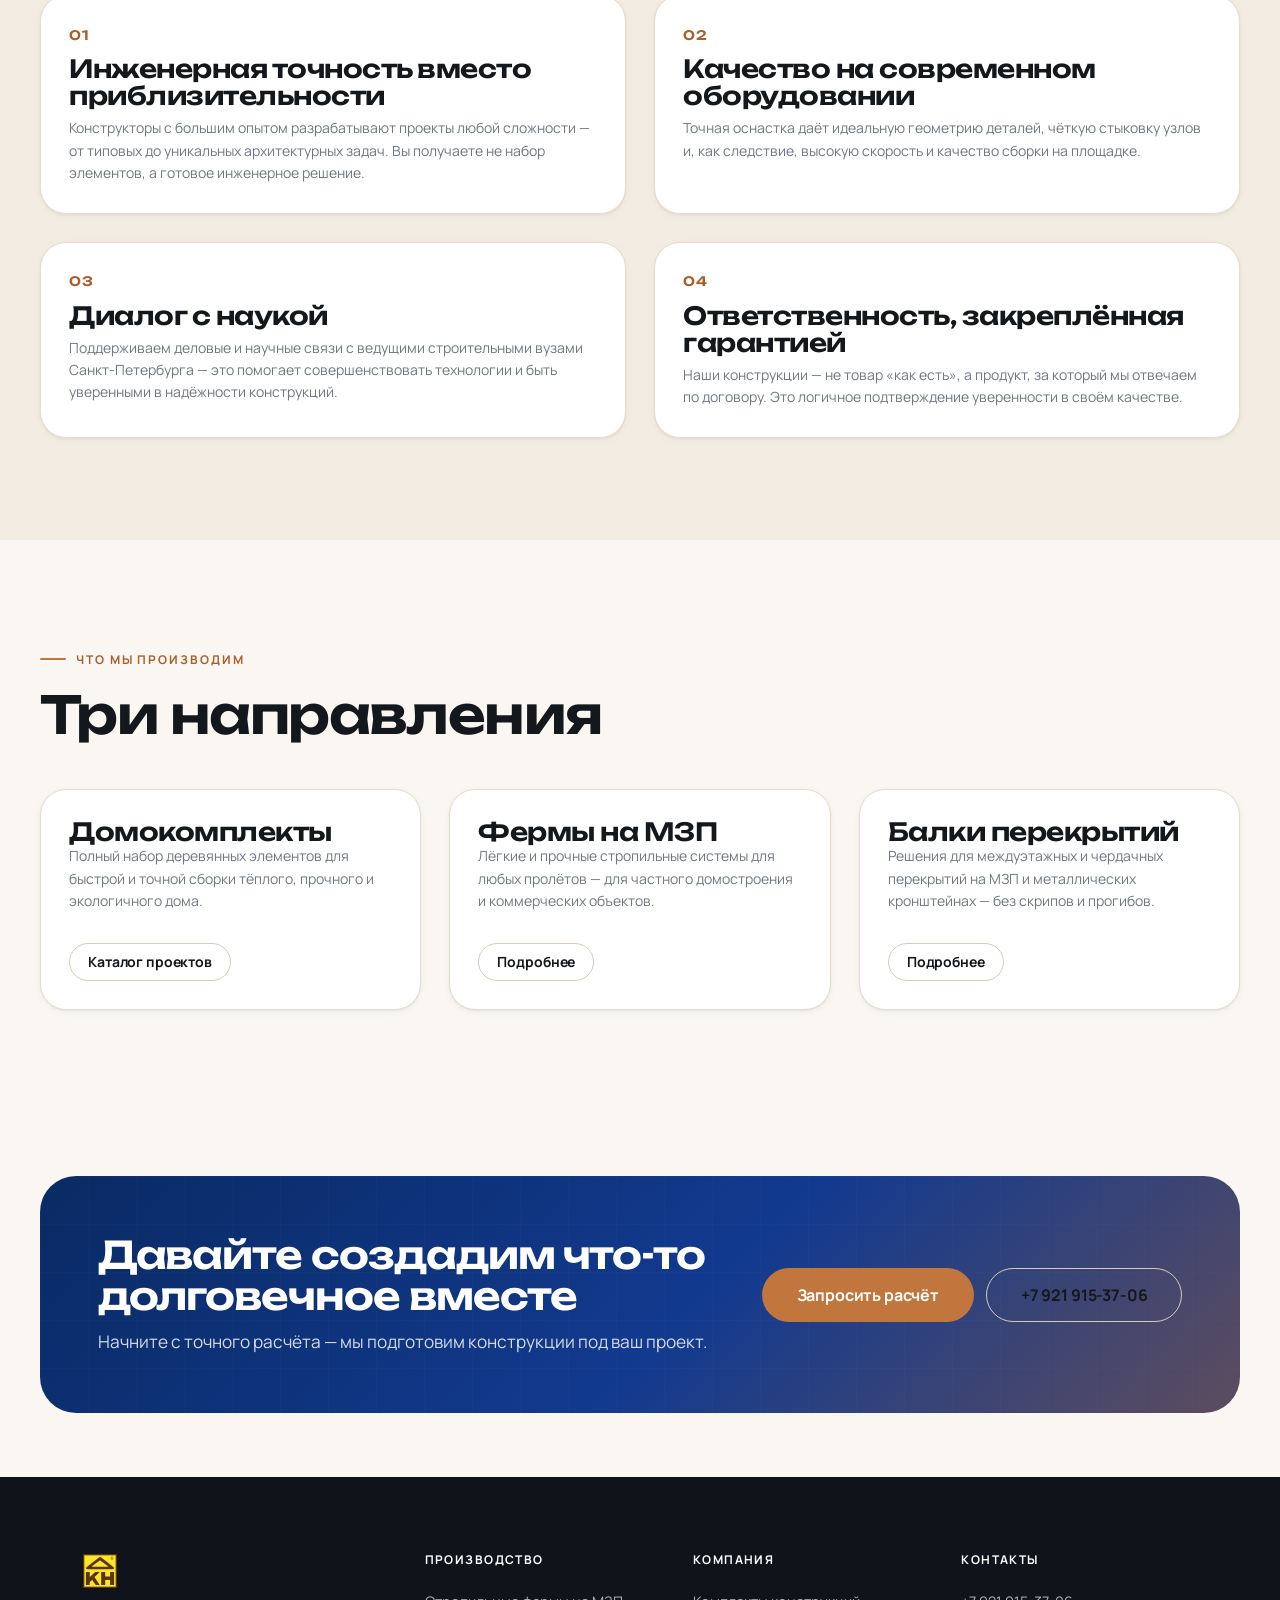
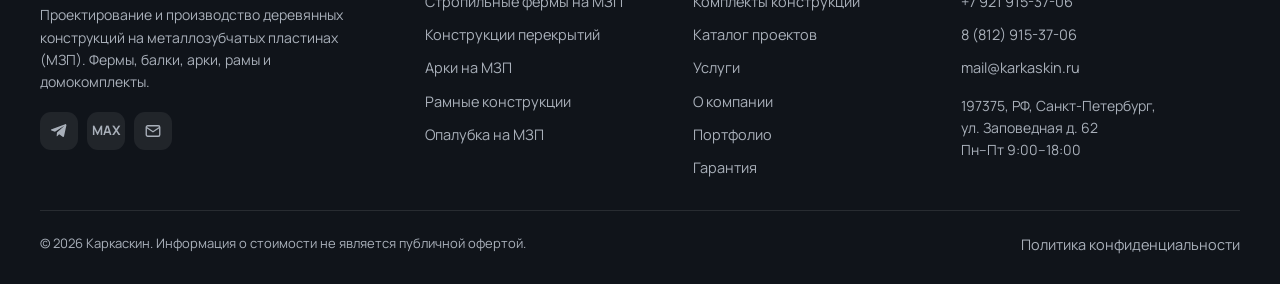
==== commit c2f974ab: "Обновление из свежего архива: фикс отображения на GitHub Pages" ====
--- a/about/index.html
+++ b/about/index.html
@@ -8,20 +8,20 @@
 <meta property="og:title" content="О компании — Каркаскин">
 <meta property="og:description" content="ООО Каркаскин: с 2014 года проектируем и производим деревянные конструкции на МЗП в Санкт-Петербурге.">
 <meta property="og:type" content="website">
-<link rel="icon" href="/assets/img/brand/kn.svg">
+<link rel="icon" href="../assets/img/brand/kn.svg">
 <link rel="preconnect" href="https://fonts.googleapis.com">
 <link rel="preconnect" href="https://fonts.gstatic.com" crossorigin>
 <link href="https://fonts.googleapis.com/css2?family=Manrope:wght@400;500;600;700;800&family=Unbounded:wght@400;500;600;700&display=swap" rel="stylesheet">
-<link rel="stylesheet" href="/assets/css/style.css">
+<link rel="stylesheet" href="../assets/css/style.css">
 <script type="importmap">
-{ "imports": { "three": "/assets/vendor/three.module.js", "three/addons/": "/assets/vendor/" } }
+{ "imports": { "three": "../assets/vendor/three.module.js", "three/addons/": "../assets/vendor/" } }
 </script>
 </head>
 <body>
 <header class="header">
   <div class="container header__in">
-    <a class="brand" href="/">
-      <img class="brand__logo" src="/assets/img/brand/kn.svg" alt="Каркаскин" width="120" height="34">
+    <a class="brand" href="../">
+      <img class="brand__logo" src="../assets/img/brand/kn.svg" alt="Каркаскин" width="120" height="34">
       <span class="brand__txt">
         <span class="brand__name">Каркаскин</span>
         <span class="brand__sub">Деревянные конструкции</span>
@@ -30,44 +30,44 @@
 
     <nav class="nav">
       <div class="nav__item has-dd">
-        <a class="nav__link" href="/production/">Производство <svg class="nav__caret" viewBox="0 0 12 8"><path fill="currentColor" d="M1 1l5 5 5-5"/></svg></a>
-        <div class="dropdown">
-          <a href="/production/">Обзор производства<span>Что и как мы изготавливаем</span></a>
-          <a href="/production/#trusses">Стропильные фермы на МЗП<span>6 типов конструкций</span></a>
-          <a href="/production/#floors">Конструкции перекрытий<span>Балки МДК, Posi-балки, стропила</span></a>
-          <a href="/production/#arches">Арки на МЗП<span>Арочные конструкции</span></a>
-          <a href="/production/#frames">Рамные конструкции<span>Рамы и полурамы</span></a>
-          <a href="/production/#formwork">Опалубка на МЗП<span>Оснастка и формы</span></a>
-        </div>
-      </div>
-      <div class="nav__item has-dd">
-        <a class="nav__link" href="/kits/">Комплекты <svg class="nav__caret" viewBox="0 0 12 8"><path fill="currentColor" d="M1 1l5 5 5-5"/></svg></a>
-        <div class="dropdown">
-          <a href="/kits/">Все комплекты<span>Готовые решения под ключ</span></a>
-          <a href="/kits/#gable">Двускатная крыша<span>Классическая двускатная конструкция</span></a>
-          <a href="/kits/#gable-eaves">Двускатная с фронтонными свесами<span>С выносными свесами</span></a>
-          <a href="/kits/#hip">Вальмовая крыша<span>Скаты с четырёх сторон</span></a>
-          <a href="/kits/#mansard">Мансардная крыша<span>Треугольная мансарда</span></a>
-          <a href="/kits/#barn">Барнхаус<span>Рамные конструкции</span></a>
-          <a href="/kits/#halframes">Полурамы на МЗП<span>Для вальмовых и сложных крыш</span></a>
-        </div>
-      </div>
-      <div class="nav__item"><a class="nav__link" href="/catalog/">Каталог проектов</a></div>
-      <div class="nav__item has-dd">
-        <a class="nav__link" href="/services/">Услуги <svg class="nav__caret" viewBox="0 0 12 8"><path fill="currentColor" d="M1 1l5 5 5-5"/></svg></a>
-        <div class="dropdown">
-          <a href="/services/">Обзор услуг<span>Проектирование и сопровождение</span></a>
-          <a href="/services/#structures">Проектирование деревянных конструкций<span>Расчёт КМ, узлы, спецификации</span></a>
-          <a href="/services/#houses">Проектирование домов<span>Эскиз, планы, конструктив</span></a>
-        </div>
-      </div>
-      <div class="nav__item has-dd">
-        <a class="nav__link" href="/about/">О компании <svg class="nav__caret" viewBox="0 0 12 8"><path fill="currentColor" d="M1 1l5 5 5-5"/></svg></a>
-        <div class="dropdown">
-          <a href="/about/">О компании<span>Кто мы и как работаем</span></a>
-          <a href="/about/portfolio.html">Портфолио<span>Наши работы и объекты</span></a>
-          <a href="/about/guarantee.html">Гарантия<span>Условия работы</span></a>
-          <a href="/contacts/">Контакты<span>Схема проезда и заявка</span></a>
+        <a class="nav__link" href="../production/">Производство <svg class="nav__caret" viewBox="0 0 12 8"><path fill="currentColor" d="M1 1l5 5 5-5"/></svg></a>
+        <div class="dropdown">
+          <a href="../production/">Обзор производства<span>Что и как мы изготавливаем</span></a>
+          <a href="../production/#trusses">Стропильные фермы на МЗП<span>6 типов конструкций</span></a>
+          <a href="../production/#floors">Конструкции перекрытий<span>Балки МДК, Posi-балки, стропила</span></a>
+          <a href="../production/#arches">Арки на МЗП<span>Арочные конструкции</span></a>
+          <a href="../production/#frames">Рамные конструкции<span>Рамы и полурамы</span></a>
+          <a href="../production/#formwork">Опалубка на МЗП<span>Оснастка и формы</span></a>
+        </div>
+      </div>
+      <div class="nav__item has-dd">
+        <a class="nav__link" href="../kits/">Комплекты <svg class="nav__caret" viewBox="0 0 12 8"><path fill="currentColor" d="M1 1l5 5 5-5"/></svg></a>
+        <div class="dropdown">
+          <a href="../kits/">Все комплекты<span>Готовые решения под ключ</span></a>
+          <a href="../kits/#gable">Двускатная крыша<span>Классическая двускатная конструкция</span></a>
+          <a href="../kits/#gable-eaves">Двускатная с фронтонными свесами<span>С выносными свесами</span></a>
+          <a href="../kits/#hip">Вальмовая крыша<span>Скаты с четырёх сторон</span></a>
+          <a href="../kits/#mansard">Мансардная крыша<span>Треугольная мансарда</span></a>
+          <a href="../kits/#barn">Барнхаус<span>Рамные конструкции</span></a>
+          <a href="../kits/#halframes">Полурамы на МЗП<span>Для вальмовых и сложных крыш</span></a>
+        </div>
+      </div>
+      <div class="nav__item"><a class="nav__link" href="../catalog/">Каталог проектов</a></div>
+      <div class="nav__item has-dd">
+        <a class="nav__link" href="../services/">Услуги <svg class="nav__caret" viewBox="0 0 12 8"><path fill="currentColor" d="M1 1l5 5 5-5"/></svg></a>
+        <div class="dropdown">
+          <a href="../services/">Обзор услуг<span>Проектирование и сопровождение</span></a>
+          <a href="../services/#structures">Проектирование деревянных конструкций<span>Расчёт КМ, узлы, спецификации</span></a>
+          <a href="../services/#houses">Проектирование домов<span>Эскиз, планы, конструктив</span></a>
+        </div>
+      </div>
+      <div class="nav__item has-dd">
+        <a class="nav__link" href="../about/">О компании <svg class="nav__caret" viewBox="0 0 12 8"><path fill="currentColor" d="M1 1l5 5 5-5"/></svg></a>
+        <div class="dropdown">
+          <a href="../about/">О компании<span>Кто мы и как работаем</span></a>
+          <a href="../about/portfolio.html">Портфолио<span>Наши работы и объекты</span></a>
+          <a href="../about/guarantee.html">Гарантия<span>Условия работы</span></a>
+          <a href="../contacts/">Контакты<span>Схема проезда и заявка</span></a>
         </div>
       </div>
     </nav>
@@ -81,7 +81,7 @@
 </header>
 <section class="pagehead">
   <div class="container">
-    <div class="crumbs"><a href="/">Главная</a> / <span>О компании</span></div>
+    <div class="crumbs"><a href="../">Главная</a> / <span>О компании</span></div>
     <h1 class="h-1">Прочность, рассчитанная на поколения</h1>
     <p class="lead">С 2014 года компания «Каркаскин» проектирует и производит деревянные конструкции,
       которые становятся каркасом для комфортной жизни, работы и развития.</p>
@@ -107,10 +107,10 @@
         </div>
       </div>
       <div class="grid g-2" style="gap:12px">
-        <div class="media" style="aspect-ratio:1/1"><img src="/assets/img/o-kompanii/o-kompanii-01.jpg" alt="Производство Каркаскин" loading="lazy"></div>
-        <div class="media" style="aspect-ratio:1/1"><img src="/assets/img/nashi-raboty/nashi-raboty-01.jpg" alt="Наши работы" loading="lazy"></div>
-        <div class="media" style="aspect-ratio:1/1"><img src="/assets/img/fermy/fermy-05.jpg" alt="Фермы на МЗП" loading="lazy"></div>
-        <div class="media" style="aspect-ratio:1/1"><img src="/assets/img/brand/karkaskin.jpg" alt="Каркаскин" loading="lazy"></div>
+        <div class="media" style="aspect-ratio:1/1"><img src="../assets/img/o-kompanii/o-kompanii-01.jpg" alt="Производство Каркаскин" loading="lazy"></div>
+        <div class="media" style="aspect-ratio:1/1"><img src="../assets/img/nashi-raboty/nashi-raboty-01.jpg" alt="Наши работы" loading="lazy"></div>
+        <div class="media" style="aspect-ratio:1/1"><img src="../assets/img/fermy/fermy-05.jpg" alt="Фермы на МЗП" loading="lazy"></div>
+        <div class="media" style="aspect-ratio:1/1"><img src="../assets/img/brand/karkaskin.jpg" alt="Каркаскин" loading="lazy"></div>
       </div>
     </div>
   </div>
@@ -137,11 +137,11 @@
     <div class="sec-head"><div class="eyebrow">Что мы производим</div><h2 class="h-1">Три направления</h2></div>
     <div class="grid g-3">
       <div class="card reveal"><h3 class="h-3">Домокомплекты</h3><p class="small muted">Полный набор деревянных элементов для быстрой и точной сборки тёплого, прочного и экологичного дома.</p>
-        <a class="btn btn--ghost btn--sm" style="margin-top:16px" href="/catalog/">Каталог проектов</a></div>
+        <a class="btn btn--ghost btn--sm" style="margin-top:16px" href="../catalog/">Каталог проектов</a></div>
       <div class="card reveal"><h3 class="h-3">Фермы на МЗП</h3><p class="small muted">Лёгкие и прочные стропильные системы для любых пролётов — для частного домостроения и коммерческих объектов.</p>
-        <a class="btn btn--ghost btn--sm" style="margin-top:16px" href="/production/#trusses">Подробнее</a></div>
+        <a class="btn btn--ghost btn--sm" style="margin-top:16px" href="../production/#trusses">Подробнее</a></div>
       <div class="card reveal"><h3 class="h-3">Балки перекрытий</h3><p class="small muted">Решения для междуэтажных и чердачных перекрытий на МЗП и металлических кронштейнах — без скрипов и прогибов.</p>
-        <a class="btn btn--ghost btn--sm" style="margin-top:16px" href="/production/#floors">Подробнее</a></div>
+        <a class="btn btn--ghost btn--sm" style="margin-top:16px" href="../production/#floors">Подробнее</a></div>
     </div>
   </div>
 </section>
@@ -156,7 +156,7 @@
           <p class="lead" style="color:rgba(255,255,255,.82);margin-top:12px;max-width:640px">Начните с точного расчёта — мы подготовим конструкции под ваш проект.</p>
         </div>
         <div style="display:flex;gap:12px;flex-wrap:wrap">
-          <a class="btn btn--wood btn--lg" href="/contacts/">Запросить расчёт</a>
+          <a class="btn btn--wood btn--lg" href="../contacts/">Запросить расчёт</a>
           <a class="btn btn--ghost btn--lg" href="tel:+79219153706">+7 921 915-37-06</a>
         </div>
       </div>
@@ -167,7 +167,7 @@
   <div class="container">
     <div class="footer__grid">
       <div>
-        <img class="footer__logo" src="/assets/img/brand/kn.svg" alt="Каркаскин" width="120" height="34">
+        <img class="footer__logo" src="../assets/img/brand/kn.svg" alt="Каркаскин" width="120" height="34">
         <p class="footer__about">Проектирование и производство деревянных конструкций на металлозубчатых пластинах (МЗП). Фермы, балки, арки, рамы и домокомплекты.</p>
         <div class="social">
           <a href="http://t.me/Karkaskin_spb" target="_blank" rel="noopener" aria-label="Telegram"><svg viewBox="0 0 24 24" fill="currentColor"><path d="M21.9 4.3L18.7 19c-.2 1-.9 1.3-1.8.8l-4.7-3.5-2.3 2.2c-.3.3-.5.5-1 .5l.4-4.9 8.9-8c.4-.3-.1-.5-.6-.2L6.6 12.9 2 11.3c-1-.3-1-1 .2-1.5l18-6.9c.8-.3 1.5.2 1.7 1.4z"/></svg></a>
@@ -177,20 +177,20 @@
       </div>
       <div>
         <h5>Производство</h5>
-        <a href="/production/#trusses">Стропильные фермы на МЗП</a>
-        <a href="/production/#floors">Конструкции перекрытий</a>
-        <a href="/production/#arches">Арки на МЗП</a>
-        <a href="/production/#frames">Рамные конструкции</a>
-        <a href="/production/#formwork">Опалубка на МЗП</a>
+        <a href="../production/#trusses">Стропильные фермы на МЗП</a>
+        <a href="../production/#floors">Конструкции перекрытий</a>
+        <a href="../production/#arches">Арки на МЗП</a>
+        <a href="../production/#frames">Рамные конструкции</a>
+        <a href="../production/#formwork">Опалубка на МЗП</a>
       </div>
       <div>
         <h5>Компания</h5>
-        <a href="/kits/">Комплекты конструкций</a>
-        <a href="/catalog/">Каталог проектов</a>
-        <a href="/services/">Услуги</a>
-        <a href="/about/">О компании</a>
-        <a href="/about/portfolio.html">Портфолио</a>
-        <a href="/about/guarantee.html">Гарантия</a>
+        <a href="../kits/">Комплекты конструкций</a>
+        <a href="../catalog/">Каталог проектов</a>
+        <a href="../services/">Услуги</a>
+        <a href="../about/">О компании</a>
+        <a href="../about/portfolio.html">Портфолио</a>
+        <a href="../about/guarantee.html">Гарантия</a>
       </div>
       <div>
         <h5>Контакты</h5>
@@ -202,11 +202,11 @@
     </div>
     <div class="footer__bot">
       <span>© <span data-year>2026</span> Каркаскин. Информация о стоимости не является публичной офертой.</span>
-      <span><a href="/privacy/" style="display:inline">Политика конфиденциальности</a></span>
+      <span><a href="../privacy/" style="display:inline">Политика конфиденциальности</a></span>
     </div>
   </div>
 </footer>
-<script type="module" src="/assets/js/app.js"></script>
+<script type="module" src="../assets/js/app.js"></script>
 
 </body>
 </html>
